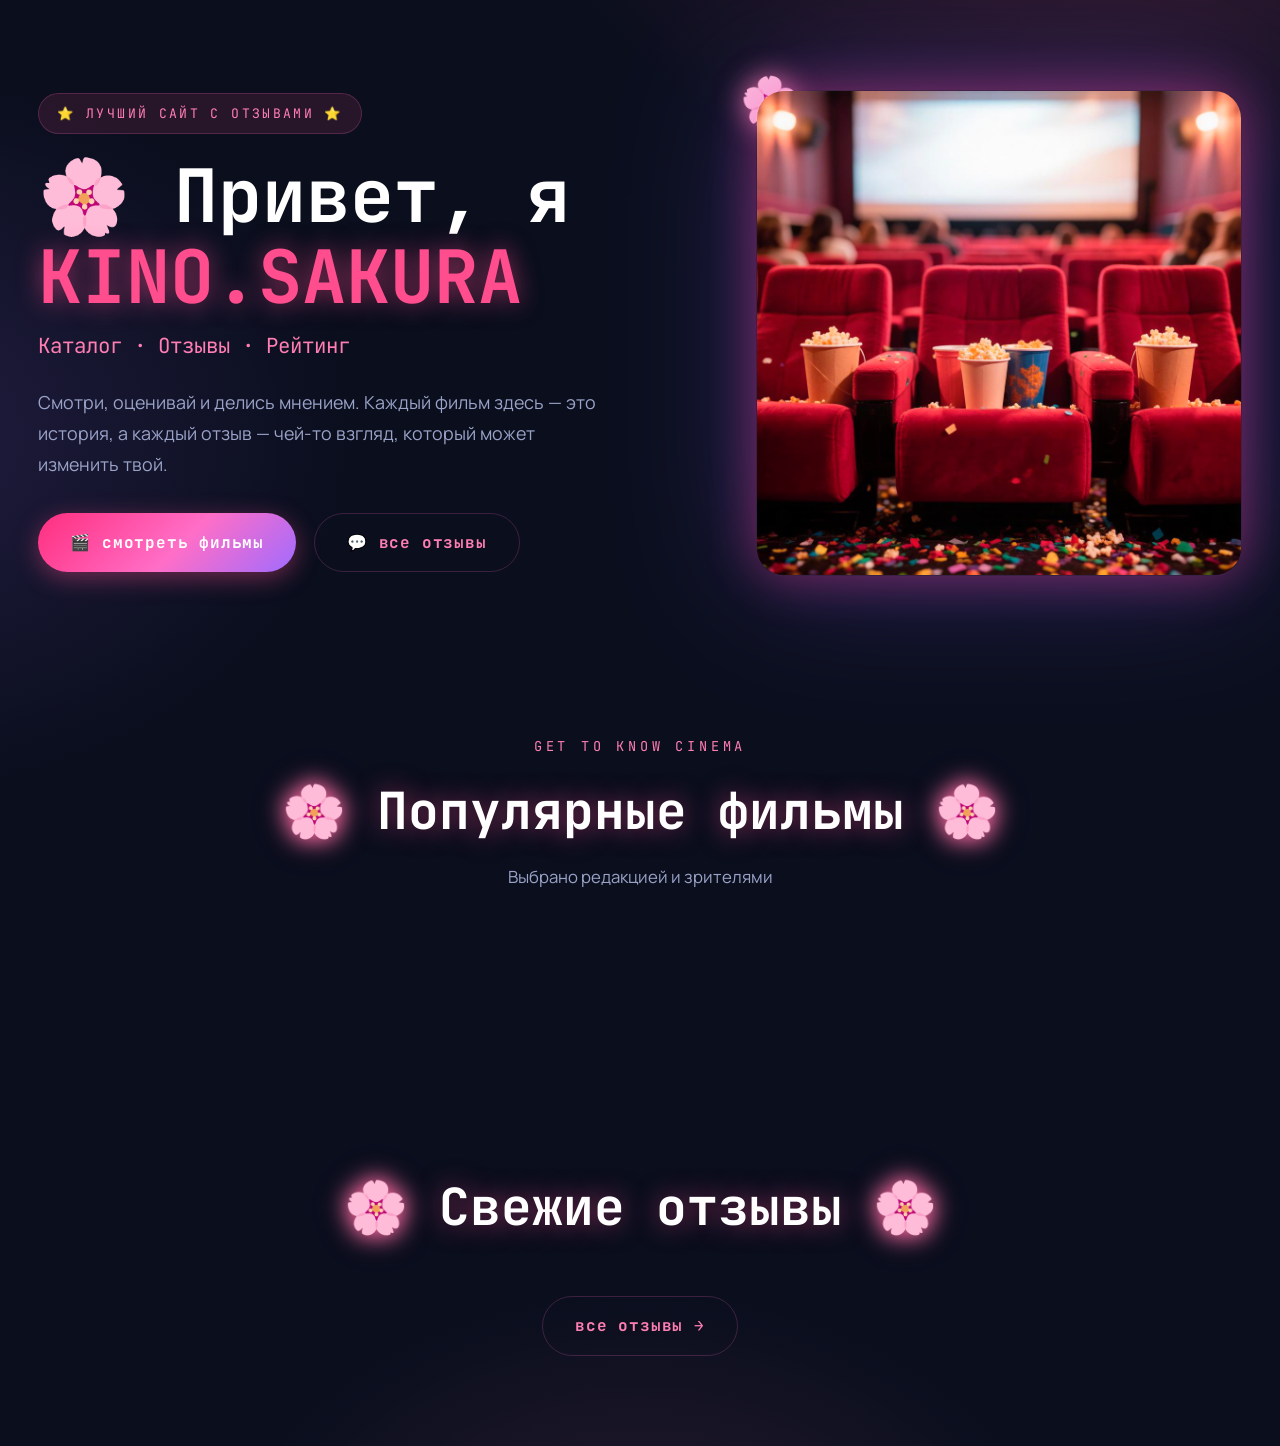
==== index.html @ dae5843d "Add files via upload" ====
<!DOCTYPE html>
<html lang="ru">
<head>
<meta charset="UTF-8"><meta name="viewport" content="width=device-width, initial-scale=1.0">
<title>KINO.SAKURA 🌸 — фильмы с отзывами</title>
<link href="https://fonts.googleapis.com/css2?family=JetBrains+Mono:wght@400;700&family=Manrope:wght@400;600;800&display=swap" rel="stylesheet">
<link rel="stylesheet" href="css/style.css">
</head>
<body data-page="home">
  <main class="wrap">
    <section class="hero">
      <div>
        <div class="hero-badge">⭐ ЛУЧШИЙ САЙТ С ОТЗЫВАМИ ⭐</div>
        <h1>🌸 Привет, я <span class="pink">KINO.SAKURA</span></h1>
        <p class="tagline">Каталог · Отзывы · Рейтинг</p>
        <p>Смотри, оценивай и делись мнением. Каждый фильм здесь — это история,
           а каждый отзыв — чей-то взгляд, который может изменить твой.</p>
        <div class="hero-actions">
          <a class="btn" href="movies.html">🎬 смотреть фильмы</a>
          <a class="btn ghost" href="reviews.html">💬 все отзывы</a>
        </div>
      </div>
      <div class="hero-media">
        <img src="images/image.jpeg" alt="Кино" onerror="this.outerHTML='<div class=poster style=--hue:320;aspect-ratio:1><span>🍿</span></div>'">
      </div>
    </section>

    <section class="section">
      <div class="kicker" style="text-align:center">GET TO KNOW CINEMA</div>
      <h2 class="section-title"><span class="sakura">🌸</span> Популярные фильмы <span class="sakura">🌸</span></h2>
      <p class="section-sub">Выбрано редакцией и зрителями</p>
      <div class="grid movies-grid" id="featured"></div>
      <div class="stats" id="stats"></div>
    </section>

    <section class="section">
      <h2 class="section-title"><span class="sakura">🌸</span> Свежие отзывы <span class="sakura">🌸</span></h2>
      <div class="grid" id="latest" style="grid-template-columns:repeat(auto-fill,minmax(340px,1fr))"></div>
      <p style="text-align:center;margin-top:36px"><a class="btn ghost" href="reviews.html">все отзывы →</a></p>
    </section>
  </main>

  <script src="js/script.js"></script>
</body>
</html>
---- css/style.css ----
/* ============ БАЗА И ТЕМА ============ */
:root{
  --bg:#0a0e1d; --bg2:#10162e;
  --pink:#ff4d8d; --pink2:#ff7eb3; --purple:#a06bff; --cyan:#5ad1ff;
  --text:#eef1ff; --muted:#9aa3c7;
  --card:rgba(255,255,255,.045);
  --line:rgba(255,110,199,.20);
  --grad:linear-gradient(135deg,#ff2e7e,#ff6ec7 55%,#a06bff);
  --mono:'JetBrains Mono',ui-monospace,Consolas,monospace;
  --sans:'Manrope','Segoe UI',system-ui,sans-serif;
  --r:20px;
}
*{margin:0;padding:0;box-sizing:border-box}
html{scroll-behavior:smooth}
body{
  font-family:var(--sans); color:var(--text); min-height:100vh; overflow-x:hidden;
  font-size:17px; line-height:1.6;
  background:
    radial-gradient(1000px 600px at 88% -10%, rgba(255,77,141,.20), transparent 60%),
    radial-gradient(800px 600px at -10% 30%, rgba(160,107,255,.16), transparent 60%),
    radial-gradient(700px 500px at 50% 110%, rgba(255,126,179,.12), transparent 60%),
    var(--bg);
}
img{max-width:100%;display:block}
a{color:inherit;text-decoration:none}
button,input,select,textarea{font:inherit;color:inherit}
.wrap{width:min(1400px,94%);margin-inline:auto}   /* ← стало шире */
.mono{font-family:var(--mono)}
.hidden{display:none!important}

/* ============ ШАПКА ============ */
.site-header{
  position:sticky;top:0;z-index:50;
  background:rgba(10,14,29,.72);backdrop-filter:blur(14px);
  border-bottom:1px solid var(--line);
}
.nav{display:flex;align-items:center;gap:22px;padding:18px 0}
.logo{
  font-family:var(--mono);font-weight:800;letter-spacing:1px;font-size:1.1rem;
  background:var(--grad);padding:10px 20px;border-radius:999px;
  box-shadow:0 0 18px rgba(255,77,141,.45);white-space:nowrap;
}
.logo b{color:#fff}
.nav-links{display:flex;gap:8px;margin-left:auto;flex-wrap:wrap}
.nav-links a{
  font-family:var(--mono);font-size:.85rem;letter-spacing:.08em;text-transform:uppercase;
  padding:10px 16px;border-radius:999px;color:var(--muted);transition:.25s;
}
.nav-links a:hover{color:var(--pink2);background:rgba(255,77,141,.08)}
.nav-links a.active{color:#fff;background:rgba(255,77,141,.18);box-shadow:0 0 14px rgba(255,77,141,.35)}
.burger{display:none;margin-left:auto;background:none;border:1px solid var(--line);
  border-radius:12px;padding:8px 14px;cursor:pointer;font-size:1.2rem;color:var(--pink2)}

/* ============ ТИТУЛЫ СЕКЦИЙ ============ */
.section{padding:90px 0}                       /* ← больше воздуха */
.kicker{font-family:var(--mono);font-size:.85rem;letter-spacing:.28em;text-transform:uppercase;color:var(--pink2);margin-bottom:12px}
.section-title{
  font-family:var(--mono);font-size:clamp(2rem,4.6vw,3.2rem);text-align:center;color:#fff;
  text-shadow:0 0 26px rgba(255,77,141,.55);margin-bottom:12px;
}
.section-title .sakura{filter:drop-shadow(0 0 10px rgba(255,126,179,.9))}
.section-sub{text-align:center;color:var(--muted);font-size:1.05rem;margin-bottom:46px}

/* ============ HERO ============ */
.hero{display:grid;grid-template-columns:1.15fr .85fr;gap:60px;align-items:center;padding:90px 0 70px}
.hero h1{font-family:var(--mono);font-size:clamp(2.6rem,6vw,4.6rem);line-height:1.1;color:#fff}
.hero h1 .pink{color:var(--pink);text-shadow:0 0 24px rgba(255,77,141,.6)}
.hero .tagline{font-family:var(--mono);color:var(--pink2);font-size:1.3rem;margin:10px 0 22px}
.hero p{color:var(--muted);max-width:52ch;line-height:1.75;font-size:1.12rem}
.hero-badge{display:inline-block;font-family:var(--mono);font-size:.82rem;letter-spacing:.18em;
  background:rgba(255,77,141,.12);border:1px solid var(--line);color:var(--pink2);
  padding:9px 18px;border-radius:999px;margin-bottom:22px}
.hero-actions{display:flex;gap:18px;flex-wrap:wrap;margin-top:32px}
.hero-media{position:relative}
.hero-media img{border-radius:28px;border:1px solid var(--line);
  box-shadow:0 0 50px rgba(255,77,141,.4), 0 0 140px rgba(160,107,255,.3);
  filter:saturate(1.2) hue-rotate(-8deg)}
.hero-media::before{content:"🌸";position:absolute;top:-28px;left:-16px;font-size:3rem;
  filter:drop-shadow(0 0 14px rgba(255,126,179,.9));animation:floaty 4s ease-in-out infinite}

/* ============ КНОПКИ / ЧИПЫ ============ */
.btn{display:inline-flex;align-items:center;gap:10px;border:none;cursor:pointer;
  font-family:var(--mono);font-size:1rem;font-weight:700;letter-spacing:.05em;
  padding:16px 32px;border-radius:999px;color:#fff;background:var(--grad);
  box-shadow:0 6px 24px rgba(255,77,141,.4);transition:.25s}
.btn:hover{transform:translateY(-3px) scale(1.02);box-shadow:0 10px 32px rgba(255,77,141,.55)}
.btn.ghost{background:transparent;border:1px solid var(--line);color:var(--pink2);box-shadow:none}
.btn.ghost:hover{background:rgba(255,77,141,.1)}
.chip{font-family:var(--mono);font-size:.85rem;padding:10px 18px;border-radius:999px;cursor:pointer;
  background:rgba(255,255,255,.05);border:1px solid var(--line);color:var(--muted);transition:.25s}
.chip:hover{color:var(--pink2)}
.chip.active{background:var(--grad);color:#fff;border-color:transparent;box-shadow:0 0 16px rgba(255,77,141,.45)}
.filters{display:flex;gap:12px;flex-wrap:wrap;justify-content:center;margin-bottom:40px}

/* ============ КАРТОЧКИ ============ */
.grid{display:grid;gap:28px}
.movies-grid{grid-template-columns:repeat(auto-fill,minmax(270px,1fr))}   /* ← крупнее */
.card{
  background:var(--card);border:1px solid var(--line);border-radius:var(--r);
  padding:22px;backdrop-filter:blur(8px);transition:.3s;
}
.card:hover{transform:translateY(-8px);border-color:rgba(255,110,199,.5);
  box-shadow:0 18px 46px rgba(255,77,141,.24)}
.poster{
  aspect-ratio:2/3;border-radius:16px;display:grid;place-items:center;position:relative;overflow:hidden;
  background:linear-gradient(160deg,hsl(var(--hue,320) 80% 52%),hsl(calc(var(--hue,320) + 45) 75% 38%));
  box-shadow:inset 0 0 60px rgba(0,0,0,.35);
}
.poster span{font-size:5.5rem;filter:drop-shadow(0 8px 22px rgba(0,0,0,.45))}
.poster::after{content:"";position:absolute;inset:0;background:
  radial-gradient(140px 70px at 20% 15%,rgba(255,255,255,.35),transparent 70%)}
.poster .score{position:absolute;top:12px;right:12px;font-family:var(--mono);font-weight:800;
  background:rgba(10,14,29,.78);border:1px solid var(--line);color:#ffd166;
  padding:6px 12px;border-radius:999px;font-size:.95rem}
.movie-card h3{font-size:1.3rem;margin:16px 0 6px;line-height:1.3}
.movie-card .meta{font-family:var(--mono);font-size:.82rem;color:var(--muted);letter-spacing:.04em}
.movie-card .genres{display:flex;gap:8px;flex-wrap:wrap;margin-top:12px}
.tag{font-family:var(--mono);font-size:.74rem;padding:4px 12px;border-radius:999px;
  background:rgba(255,110,199,.12);color:var(--pink2);border:1px solid var(--line)}
.stars{color:#ffd166;letter-spacing:3px;font-size:1.1rem;text-shadow:0 0 8px rgba(255,209,102,.5)}
.stars .dim{opacity:.25;text-shadow:none}
.review-card .head{display:flex;justify-content:space-between;gap:12px;align-items:center;margin-bottom:12px}
.review-card .who{font-family:var(--mono);font-size:.92rem;color:var(--pink2)}
.review-card .date{font-family:var(--mono);font-size:.78rem;color:var(--muted)}
.review-card p{color:#cdd3ee;line-height:1.7;font-size:1.05rem}
.review-card .foot{display:flex;justify-content:space-between;align-items:center;margin-top:14px;
  font-family:var(--mono);font-size:.85rem;color:var(--muted)}
.review-card .to-movie{color:var(--pink2);border-bottom:1px dashed var(--line);font-size:.85rem}

/* ============ ДЕТАЛКА ============ */
.detail{display:grid;grid-template-columns:340px 1fr;gap:48px;align-items:start}
.detail .poster{aspect-ratio:2/3;box-shadow:0 0 50px rgba(255,77,141,.3)}
.detail h2{font-family:var(--mono);font-size:clamp(1.8rem,4.5vw,2.8rem);color:#fff}
.detail .tagline{font-family:var(--mono);color:var(--pink2);margin:8px 0 18px;font-size:1.15rem}
.facts{display:grid;grid-template-columns:repeat(auto-fit,minmax(160px,1fr));gap:14px;margin:20px 0}
.fact{background:var(--card);border:1px solid var(--line);border-radius:14px;padding:12px 16px}
.fact b{display:block;font-family:var(--mono);font-size:.72rem;letter-spacing:.14em;color:var(--muted);text-transform:uppercase}
.fact span{font-size:1.02rem}
.big-score{display:flex;align-items:center;gap:16px;margin:12px 0 20px}
.big-score .num{font-family:var(--mono);font-size:3.2rem;font-weight:800;color:var(--pink);text-shadow:0 0 20px rgba(255,77,141,.6)}

/* ============ ФОРМЫ ============ */
.form-card{max-width:720px;margin-inline:auto}
.field{margin-bottom:18px}
.field label{display:block;font-family:var(--mono);font-size:.82rem;letter-spacing:.1em;
  text-transform:uppercase;color:var(--muted);margin-bottom:8px}
.field input,.field select,.field textarea{
  width:100%;background:rgba(10,14,29,.7);border:1px solid var(--line);border-radius:14px;
  padding:14px 16px;outline:none;transition:.25s;font-size:1.02rem}
.field input:focus,.field select:focus,.field textarea:focus{
  border-color:var(--pink);box-shadow:0 0 0 3px rgba(255,77,141,.18)}
textarea{resize:vertical;min-height:130px}
input[type=range]{accent-color:var(--pink);padding:0}
.range-val{font-family:var(--mono);color:var(--pink2);font-weight:700}

/* ============ СТАТИСТИКА / РЕЙТИНГ ============ */
.stats{display:grid;grid-template-columns:repeat(auto-fit,minmax(180px,1fr));gap:22px;margin-top:50px}
.stat{text-align:center;padding:28px 14px;background:var(--card);border:1px solid var(--line);border-radius:var(--r)}
.stat .n{font-family:var(--mono);font-size:2.6rem;font-weight:800;color:var(--pink);text-shadow:0 0 18px rgba(255,77,141,.5)}
.stat .l{font-family:var(--mono);font-size:.78rem;letter-spacing:.14em;text-transform:uppercase;color:var(--muted)}
.rank-row{display:grid;grid-template-columns:54px 1fr auto;gap:20px;align-items:center;
  padding:18px 22px;background:var(--card);border:1px solid var(--line);border-radius:16px;transition:.25s}
.rank-row:hover{border-color:rgba(255,110,199,.5);transform:translateX(4px)}
.rank-pos{font-family:var(--mono);font-size:1.4rem;font-weight:800;color:var(--pink2);text-align:center}
.rank-row .bar{height:10px;border-radius:999px;background:rgba(255,255,255,.07);margin-top:10px;overflow:hidden}
.rank-row .bar i{display:block;height:100%;border-radius:999px;background:var(--grad);box-shadow:0 0 12px rgba(255,77,141,.6)}
.rank-row .val{font-family:var(--mono);font-weight:800;color:#ffd166;font-size:1.3rem}
.empty{font-family:var(--mono);color:var(--muted);text-align:center;padding:36px;font-size:1.05rem}

/* ============ ПРОФИЛЬ ============ */
.profile-head{display:flex;gap:26px;align-items:center;flex-wrap:wrap}
.avatar{width:108px;height:108px;border-radius:50%;display:grid;place-items:center;font-size:2.8rem;
  background:var(--grad);box-shadow:0 0 30px rgba(255,77,141,.5)}

/* ============ ЛЕНТА / ФУТЕР / ЛЕПЕСТКИ ============ */
.marquee{overflow:hidden;border-block:1px solid var(--line);
  background:rgba(255,77,141,.06);padding:16px 0;margin-top:50px}
.marquee-track{display:flex;gap:56px;width:max-content;animation:scroll 20s linear infinite;
  font-family:var(--mono);font-size:.95rem;letter-spacing:.2em;color:var(--pink2);white-space:nowrap}
.site-footer{text-align:center;padding:40px 0 46px;color:var(--muted);font-family:var(--mono);font-size:.9rem;
  border-top:1px solid var(--line);margin-top:24px}
.petal{position:fixed;top:-48px;z-index:5;pointer-events:none;user-select:none;
  filter:drop-shadow(0 0 6px rgba(255,126,179,.7));animation:fall linear infinite}
@keyframes fall{to{transform:translateY(112vh) rotate(360deg)}}
@keyframes scroll{to{transform:translateX(-50%)}}
@keyframes floaty{50%{transform:translateY(-14px) rotate(12deg)}}
@keyframes toastIn{from{transform:translate(-50%,20px);opacity:0}to{transform:translate(-50%,0);opacity:1}}
.toast{position:fixed;left:50%;bottom:26px;transform:translateX(-50%);z-index:99;
  background:var(--grad);color:#fff;font-family:var(--mono);font-size:.92rem;
  padding:14px 26px;border-radius:999px;box-shadow:0 8px 30px rgba(255,77,141,.5);animation:toastIn .3s}

/* ============ АДАПТИВ ============ */
@media(max-width:1000px){
  .hero{grid-template-columns:1fr;text-align:center;padding-top:56px;gap:40px}
  .hero p,.hero .tagline{margin-inline:auto}
  .hero-actions,.kicker{justify-content:center}
  .hero-media{max-width:520px;margin-inline:auto}
  .detail{grid-template-columns:1fr}
  .detail .poster{max-width:320px;margin-inline:auto}
}
@media(max-width:860px){
  .burger{display:block}
  .nav-links{position:absolute;top:100%;left:0;right:0;flex-direction:column;gap:4px;
    background:rgba(10,14,29,.96);backdrop-filter:blur(14px);border-bottom:1px solid var(--line);
    padding:12px 5%;display:none}
  .nav-links.open{display:flex}
  .nav-links a{width:100%;text-align:center}
}
@media(max-width:560px){
  .section{padding:60px 0}
  .movies-grid{grid-template-columns:repeat(auto-fill,minmax(160px,1fr));gap:16px}
  .poster span{font-size:4rem}
  .rank-row{grid-template-columns:42px 1fr auto;gap:12px;padding:14px}
}
.poster { position: relative; overflow: hidden; }
.poster img { position: absolute; inset: 0; width: 100%; height: 100%; object-fit: cover; z-index: 0; }
.poster span { font-size: 5rem; z-index: 0; } /* Для эмодзи */
.score { position: relative; z-index: 1; } /* Чтобы оценка была поверх картинки */
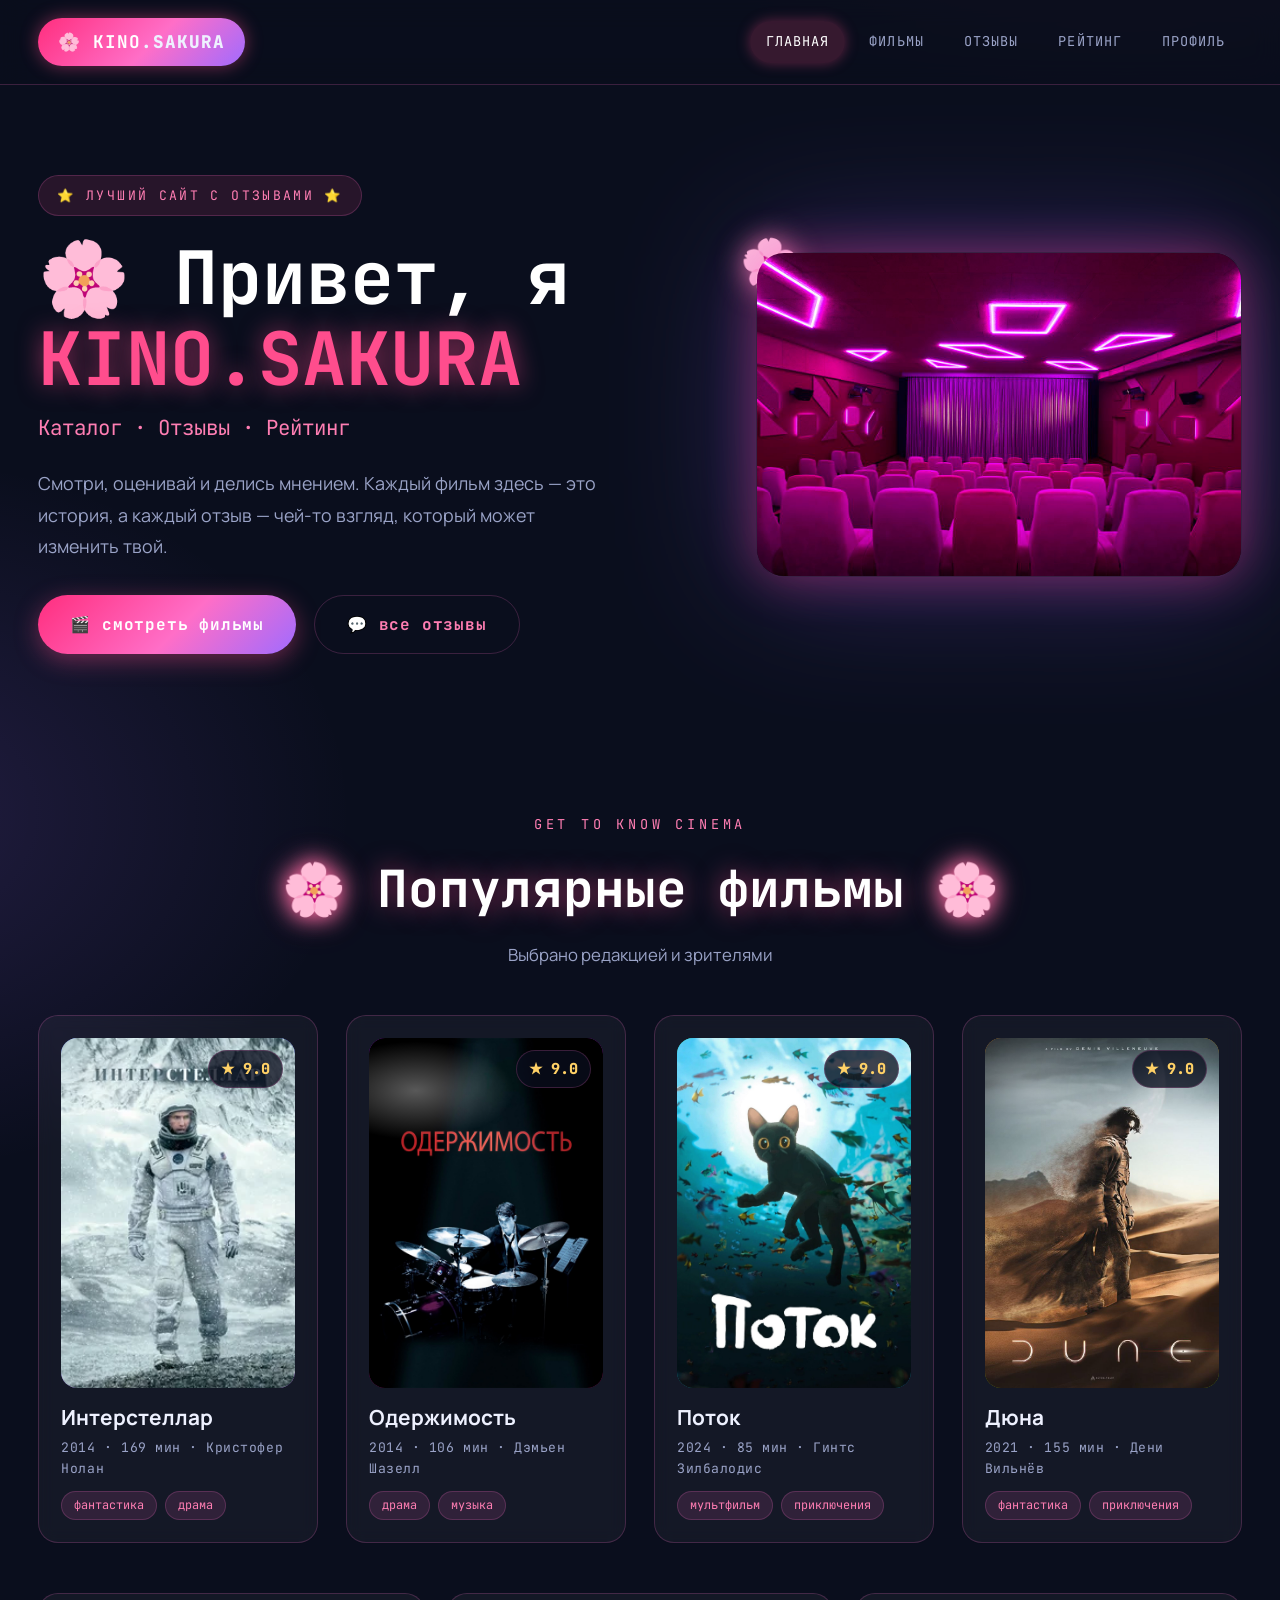
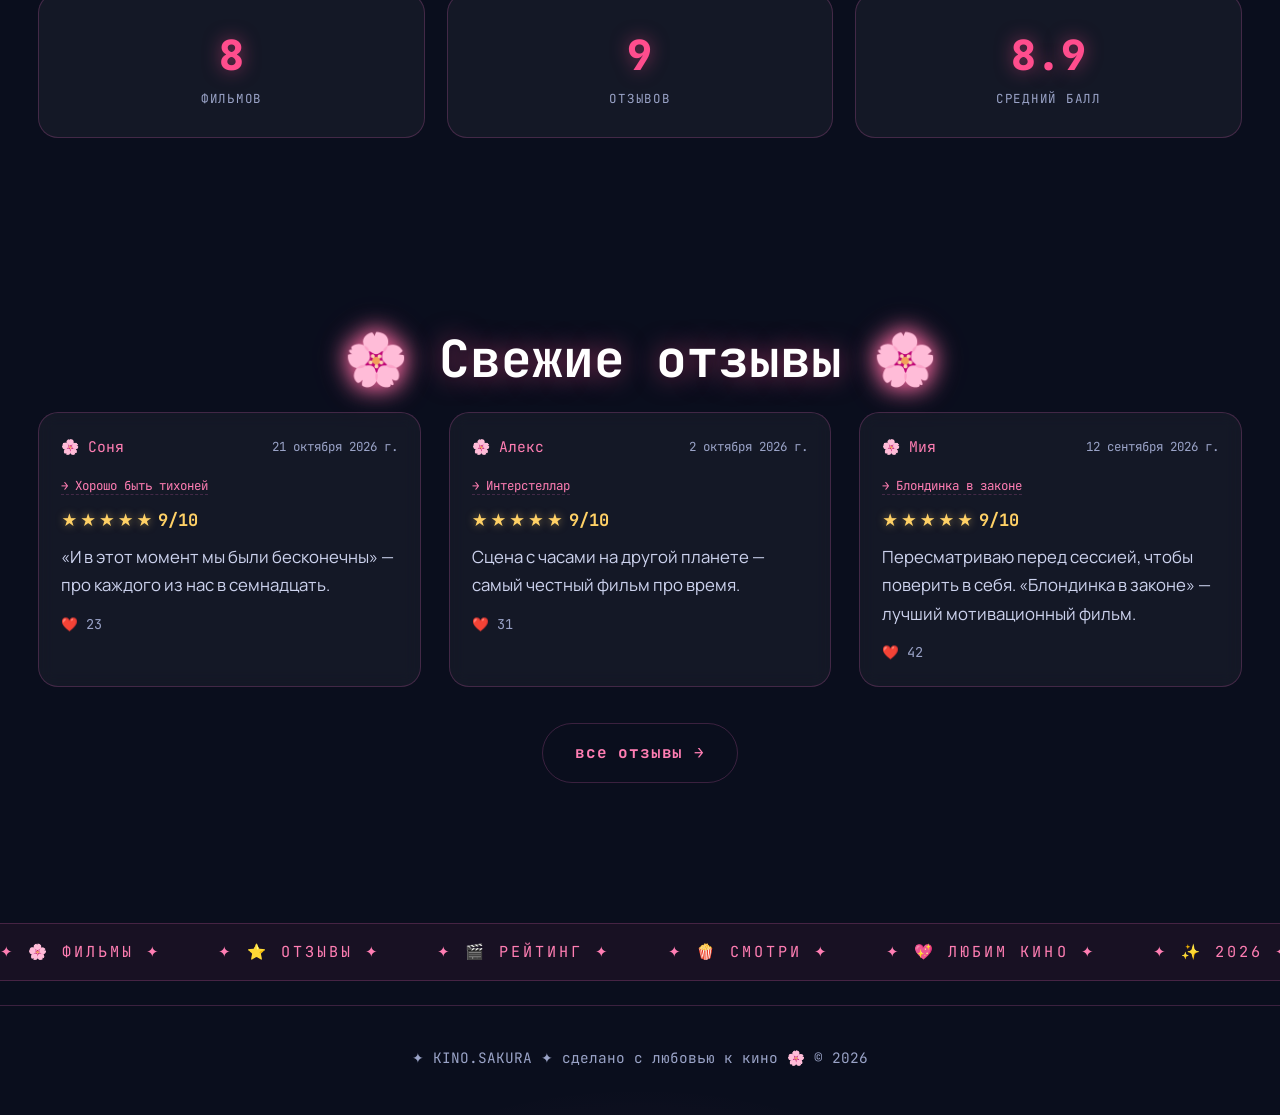
==== commit 7df0bf67: "Add files via upload" ====
--- a/index.html
+++ b/index.html
@@ -21,7 +21,7 @@
         </div>
       </div>
       <div class="hero-media">
-        <img src="images/image.jpeg" alt="Кино" onerror="this.outerHTML='<div class=poster style=--hue:320;aspect-ratio:1><span>🍿</span></div>'">
+        <img src="images/KINOSAKURA.jpg" alt="Кино" onerror="this.outerHTML='<div class=poster style=--hue:320;aspect-ratio:1><span>🍿</span></div>'">
       </div>
     </section>
 
--- a/css/style.css
+++ b/css/style.css
@@ -215,4 +215,47 @@
 .poster { position: relative; overflow: hidden; }
 .poster img { position: absolute; inset: 0; width: 100%; height: 100%; object-fit: cover; z-index: 0; }
 .poster span { font-size: 5rem; z-index: 0; } /* Для эмодзи */
-.score { position: relative; z-index: 1; } /* Чтобы оценка была поверх картинки */+.score { position: relative; z-index: 1; } /* Чтобы оценка была поверх картинки */
+/* ================= СТРАНИЦА ФИЛЬМА ================= */
+.movie-detail{
+  display:grid;
+  grid-template-columns:320px 1fr;   /* слева постер, справа текст */
+  gap:32px;
+  align-items:start;
+}
+
+/* постер фиксированной ширины и вертикальным соотношением 2:3 */
+.movie-detail .poster{
+  position:relative;
+  width:100%;
+  aspect-ratio:2/3;
+  border-radius:18px;
+  overflow:hidden;
+  background:linear-gradient(160deg,
+    hsl(var(--hue,220) 70% 45%),
+    hsl(calc(var(--hue,220) + 40) 65% 28%));
+}
+.movie-detail .poster img{
+  position:absolute; inset:0;
+  width:100%; height:100%;
+  object-fit:cover;               /* картинка заполняет постер без искажения */
+}
+.movie-detail .poster span{       /* если картинки нет — эмодзи по центру */
+  font-size:5rem;
+}
+.movie-detail .poster .score{
+  position:absolute; top:12px; right:12px;
+  z-index:2;                      /* оценка поверх картинки */
+}
+
+/* текстовая колонка (второй div внутри detail) */
+.movie-detail > div:last-child h2{
+  font-size:2rem;
+  margin:6px 0 4px;
+}
+
+/* мобильная версия: постер сверху по центру, текст снизу */
+@media(max-width:760px){
+  .movie-detail{grid-template-columns:1fr}
+  .movie-detail .poster{max-width:320px;margin:0 auto}
+}
